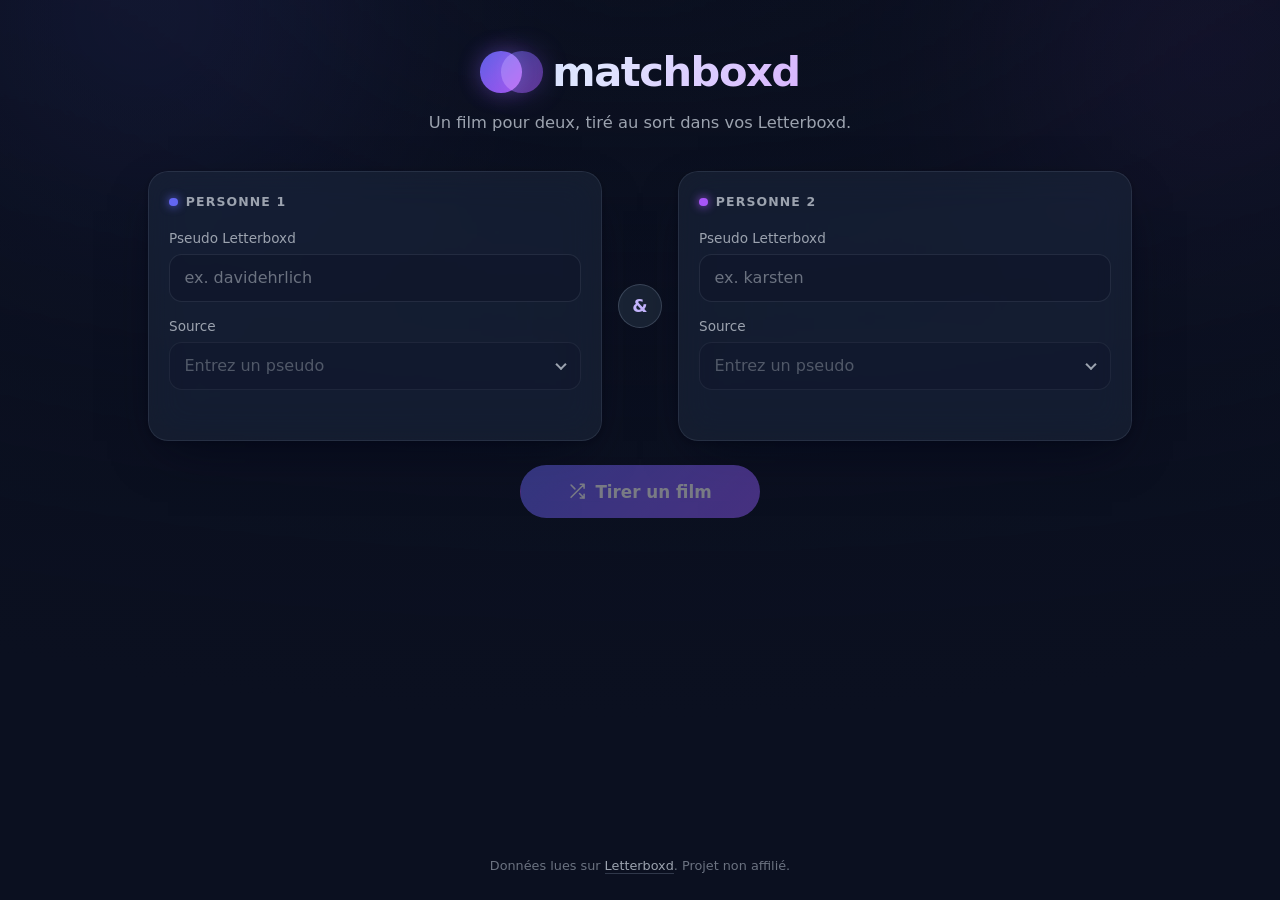
==== web/index.html @ a23e90d3 "feat: add web interface" ====
<!doctype html>
<html lang="fr">
<head>
  <meta charset="utf-8">
  <meta name="viewport" content="width=device-width, initial-scale=1, viewport-fit=cover">
  <meta name="theme-color" content="#0b1020">
  <meta name="description" content="Tirez au sort un film à regarder à deux, à partir de vos comptes Letterboxd.">
  <title>matchboxd — un film pour deux</title>
  <link rel="icon" href="favicon.svg" type="image/svg+xml">
  <link rel="stylesheet" href="style.css">
</head>
<body>
  <div class="backdrop" aria-hidden="true">
    <div class="backdrop-img" id="backdrop"></div>
    <div class="glow glow-a"></div>
    <div class="glow glow-b"></div>
  </div>

  <main class="shell">
    <header class="masthead">
      <h1 class="logo"><span class="logo-mark" aria-hidden="true"><i></i><i></i></span>matchboxd</h1>
      <p class="tagline">Un film pour deux, tiré au sort dans vos Letterboxd.</p>
    </header>

    <form class="pickers" id="form" novalidate>
      <fieldset class="panel person" data-side="a">
        <legend class="person-label"><span class="dot"></span>Personne 1</legend>
        <label class="field">
          <span>Pseudo Letterboxd</span>
          <input type="text" name="user" autocomplete="off" autocapitalize="off" spellcheck="false" placeholder="ex. davidehrlich" inputmode="text">
        </label>
        <label class="field">
          <span>Source</span>
          <div class="select-wrap">
            <select name="source" disabled><option>Entrez un pseudo</option></select>
          </div>
        </label>
        <p class="field-msg" role="status"></p>
      </fieldset>

      <div class="amp" aria-hidden="true">&amp;</div>

      <fieldset class="panel person" data-side="b">
        <legend class="person-label"><span class="dot"></span>Personne 2</legend>
        <label class="field">
          <span>Pseudo Letterboxd</span>
          <input type="text" name="user" autocomplete="off" autocapitalize="off" spellcheck="false" placeholder="ex. karsten" inputmode="text">
        </label>
        <label class="field">
          <span>Source</span>
          <div class="select-wrap">
            <select name="source" disabled><option>Entrez un pseudo</option></select>
          </div>
        </label>
        <p class="field-msg" role="status"></p>
      </fieldset>

      <div class="actions">
        <button type="submit" class="btn btn-primary" id="pick" disabled>
          <svg viewBox="0 0 24 24" aria-hidden="true"><path d="M16 3h5v5M4 20 21 3M21 16v5h-5M15 15l6 6M4 4l5 5"/></svg>
          <span>Tirer un film</span>
        </button>
      </div>
    </form>

    <section class="result" id="result" aria-live="polite"></section>
  </main>

  <footer class="foot">
    Données lues sur <a href="https://letterboxd.com" target="_blank" rel="noopener">Letterboxd</a>.
    Projet non affilié.
  </footer>

  <template id="tpl-film">
    <article class="panel film">
      <div class="film-bg" aria-hidden="true"></div>
      <div class="film-poster">
        <img alt="" loading="eager" decoding="async">
      </div>
      <div class="film-body">
        <p class="common"></p>
        <h2 class="film-title"><span class="title"></span> <span class="year"></span></h2>
        <p class="film-meta"></p>
        <ul class="genres"></ul>
        <div class="badges"></div>
        <p class="synopsis"></p>
        <div class="film-actions">
          <button type="button" class="btn btn-primary again">
            <svg viewBox="0 0 24 24" aria-hidden="true"><path d="M3 12a9 9 0 0 1 15.5-6.2L21 8M21 3v5h-5M21 12a9 9 0 0 1-15.5 6.2L3 16M3 21v-5h5"/></svg>
            <span>Un autre</span>
          </button>
          <a class="btn btn-ghost lb-link" target="_blank" rel="noopener">Letterboxd</a>
          <a class="btn btn-ghost imdb-link" target="_blank" rel="noopener">IMDb</a>
        </div>
      </div>
    </article>
  </template>

  <script src="app.js"></script>
</body>
</html>
---- web/style.css ----
/* matchboxd — visual language after ElegantFin / Jellyseerr:
   deep slate canvas, indigo→violet accents, frosted translucent panels. */

:root {
  --bg: #0b1020;
  --bg-2: #111827;
  --panel: rgba(30, 41, 59, 0.55);
  --panel-strong: rgba(30, 41, 59, 0.78);
  --field: rgba(15, 23, 42, 0.6);
  --border: rgba(148, 163, 184, 0.14);
  --border-strong: rgba(148, 163, 184, 0.28);
  --text: #e5e7eb;
  --text-2: #9ca3af;
  --text-3: #6b7280;
  --indigo: #6366f1;
  --violet: #8b5cf6;
  --purple: #a855f7;
  --grad: linear-gradient(135deg, var(--indigo) 0%, var(--violet) 55%, var(--purple) 100%);
  --danger: #f87171;
  --warn: #fbbf24;
  --radius: 1.25rem;
  --radius-sm: 0.8rem;
  --shadow: 0 20px 50px -20px rgba(2, 6, 23, 0.8), 0 2px 6px rgba(2, 6, 23, 0.3);
  --ease: cubic-bezier(0.2, 0.8, 0.2, 1);
  --font: ui-sans-serif, -apple-system, BlinkMacSystemFont, "Segoe UI Variable", "Segoe UI", system-ui, Roboto, "Helvetica Neue", Arial, sans-serif;
  color-scheme: dark;
}

*, *::before, *::after { box-sizing: border-box; }

html { -webkit-text-size-adjust: 100%; }

body {
  margin: 0;
  min-height: 100vh;
  min-height: 100dvh;
  display: flex;
  flex-direction: column;
  background: var(--bg);
  color: var(--text);
  font: 400 1rem/1.55 var(--font);
  -webkit-font-smoothing: antialiased;
  overflow-x: hidden;
}

a { color: inherit; }

/* ---------- Atmosphere ---------- */

.backdrop { position: fixed; inset: 0; z-index: -1; overflow: hidden; pointer-events: none; }

.backdrop::after { /* vignette keeping text readable over any backdrop */
  content: "";
  position: absolute; inset: 0;
  background:
    radial-gradient(120% 80% at 50% 0%, transparent 0%, rgba(11, 16, 32, 0.55) 60%, var(--bg) 100%),
    linear-gradient(to bottom, rgba(11, 16, 32, 0.35), var(--bg) 92%);
}

.backdrop-img {
  position: absolute; inset: -6%;
  background: center / cover no-repeat;
  filter: blur(40px) saturate(1.3) brightness(0.7);
  opacity: 0;
  transform: scale(1.08);
  transition: opacity 1.1s var(--ease), transform 1.6s var(--ease);
}
.backdrop-img.on { opacity: 1; transform: scale(1); }

.glow { position: absolute; border-radius: 50%; filter: blur(90px); opacity: 0.45; }
.glow-a { width: 46rem; height: 46rem; top: -22rem; left: -14rem; background: radial-gradient(circle, rgba(99, 102, 241, 0.55), transparent 65%); }
.glow-b { width: 40rem; height: 40rem; top: -16rem; right: -16rem; background: radial-gradient(circle, rgba(168, 85, 247, 0.4), transparent 65%); }

/* ---------- Layout ---------- */

.shell {
  flex: 1;
  width: 100%;
  max-width: 64rem;
  margin: 0 auto;
  padding: max(2.5rem, env(safe-area-inset-top)) 1.25rem 2rem;
}

.masthead { text-align: center; margin-bottom: 2.25rem; animation: rise 0.7s var(--ease) both; }

.logo {
  display: inline-flex; align-items: center; gap: 0.6rem;
  margin: 0;
  font-size: clamp(2rem, 5vw, 2.6rem);
  font-weight: 750;
  letter-spacing: -0.035em;
  background: linear-gradient(120deg, #c7d2fe 0%, #e0e7ff 35%, #d8b4fe 100%);
  -webkit-background-clip: text; background-clip: text;
  color: transparent;
}

.logo-mark { position: relative; width: 1.5em; height: 1em; flex: none; }
.logo-mark i {
  position: absolute; top: 0; width: 1em; height: 1em; border-radius: 50%;
  background: var(--grad);
  box-shadow: 0 0 24px rgba(139, 92, 246, 0.45);
}
.logo-mark i:first-child { left: 0; opacity: 0.95; }
.logo-mark i:last-child { right: 0; opacity: 0.55; mix-blend-mode: screen; }

.tagline { margin: 0.35rem 0 0; color: var(--text-2); font-size: 1.02rem; }

/* ---------- Panels ---------- */

.panel {
  background: var(--panel);
  border: 1px solid var(--border);
  border-radius: var(--radius);
  box-shadow: var(--shadow);
  -webkit-backdrop-filter: blur(18px) saturate(1.4);
  backdrop-filter: blur(18px) saturate(1.4);
}

.pickers {
  display: grid;
  grid-template-columns: 1fr auto 1fr;
  align-items: stretch;
  gap: 1rem;
}

.person {
  margin: 0;
  padding: 1.25rem 1.25rem 1rem;
  min-width: 0;
  animation: rise 0.7s var(--ease) both;
  transition: border-color 0.3s, transform 0.3s var(--ease);
}
.person[data-side="a"] { animation-delay: 0.06s; }
.person[data-side="b"] { animation-delay: 0.12s; }
.person:focus-within { border-color: rgba(129, 140, 248, 0.4); }

.person-label {
  float: left; width: 100%;
  display: flex; align-items: center; gap: 0.5rem;
  padding: 0; margin-bottom: 1rem;
  font-size: 0.78rem; font-weight: 650; letter-spacing: 0.09em; text-transform: uppercase;
  color: var(--text-2);
}
.person-label + * { clear: both; }
.dot { width: 0.55rem; height: 0.55rem; border-radius: 50%; background: var(--indigo); box-shadow: 0 0 10px var(--indigo); }
.person[data-side="b"] .dot { background: var(--purple); box-shadow: 0 0 10px var(--purple); }

.amp {
  align-self: center;
  display: grid; place-items: center;
  width: 2.75rem; height: 2.75rem;
  border-radius: 50%;
  border: 1px solid var(--border-strong);
  background: var(--panel-strong);
  -webkit-backdrop-filter: blur(12px); backdrop-filter: blur(12px);
  color: #c4b5fd; font-weight: 600; font-size: 1.1rem;
  animation: pop 0.6s 0.25s var(--ease) both;
}

.field { display: block; margin-bottom: 0.85rem; }
.field > span { display: block; margin-bottom: 0.35rem; font-size: 0.85rem; color: var(--text-2); }

input, select {
  width: 100%;
  min-height: 2.9rem;
  padding: 0.65rem 0.9rem;
  border: 1px solid var(--border);
  border-radius: var(--radius-sm);
  background: var(--field);
  color: var(--text);
  font: inherit;
  font-size: 1rem; /* ≥16px avoids zoom on iOS */
  transition: border-color 0.2s, box-shadow 0.2s, background 0.2s;
}
input::placeholder { color: var(--text-3); }
input:hover, select:hover:not(:disabled) { border-color: var(--border-strong); }
input:focus, select:focus {
  outline: none;
  border-color: rgba(129, 140, 248, 0.7);
  box-shadow: 0 0 0 3px rgba(99, 102, 241, 0.22);
  background: rgba(15, 23, 42, 0.8);
}

.select-wrap { position: relative; }
.select-wrap::after {
  content: "";
  position: absolute; right: 1rem; top: 50%;
  width: 0.5rem; height: 0.5rem;
  border-right: 2px solid var(--text-2); border-bottom: 2px solid var(--text-2);
  transform: translateY(-70%) rotate(45deg);
  pointer-events: none;
}
select { appearance: none; -webkit-appearance: none; padding-right: 2.5rem; text-overflow: ellipsis; cursor: pointer; }
select:disabled { color: var(--text-3); cursor: default; }
select option, select optgroup { background: var(--bg-2); color: var(--text); }

.person.loading .select-wrap::after {
  width: 0.9rem; height: 0.9rem; border: 2px solid rgba(165, 180, 252, 0.25); border-top-color: #a5b4fc;
  border-radius: 50%; transform: translateY(-50%); animation: spin 0.8s linear infinite;
}

.field-msg { min-height: 1.3rem; margin: 0; font-size: 0.85rem; color: var(--text-3); }
.field-msg.error { color: var(--danger); }
.field-msg.warn { color: var(--warn); }
.field-msg.ok { color: #a5b4fc; }

.actions { grid-column: 1 / -1; display: flex; justify-content: center; padding-top: 0.5rem; animation: rise 0.7s 0.18s var(--ease) both; }

/* ---------- Buttons ---------- */

.btn {
  position: relative;
  display: inline-flex; align-items: center; justify-content: center; gap: 0.55rem;
  min-height: 2.9rem;
  padding: 0.7rem 1.4rem;
  border: 1px solid transparent;
  border-radius: 999px;
  font: inherit; font-weight: 600; font-size: 0.98rem;
  text-decoration: none;
  cursor: pointer;
  transition: transform 0.25s var(--ease), box-shadow 0.25s var(--ease), background 0.25s, border-color 0.25s, opacity 0.25s;
  -webkit-tap-highlight-color: transparent;
}
.btn svg { width: 1.15rem; height: 1.15rem; fill: none; stroke: currentColor; stroke-width: 2; stroke-linecap: round; stroke-linejoin: round; }

.btn-primary {
  color: #fff;
  background: var(--grad);
  background-size: 160% 160%;
  background-position: 0% 50%;
  box-shadow: 0 10px 30px -10px rgba(124, 58, 237, 0.7), inset 0 1px 0 rgba(255, 255, 255, 0.18);
}
.btn-primary:hover:not(:disabled) {
  transform: translateY(-2px);
  background-position: 100% 50%;
  box-shadow: 0 16px 36px -12px rgba(124, 58, 237, 0.85), inset 0 1px 0 rgba(255, 255, 255, 0.22);
}
.btn-primary:active:not(:disabled) { transform: translateY(0) scale(0.98); }
.btn-primary:disabled { opacity: 0.45; cursor: not-allowed; box-shadow: none; }
#pick { min-width: 15rem; min-height: 3.3rem; font-size: 1.05rem; }

.btn-ghost {
  color: var(--text);
  background: rgba(51, 65, 85, 0.45);
  border-color: var(--border);
}
.btn-ghost:hover { background: rgba(71, 85, 105, 0.55); border-color: var(--border-strong); transform: translateY(-2px); }

.btn:focus-visible, input:focus-visible, select:focus-visible { outline: 2px solid #a5b4fc; outline-offset: 2px; }

/* ---------- Result ---------- */

.result { margin-top: 2.5rem; }
.result:empty { display: none; }

.film {
  display: grid;
  grid-template-columns: minmax(12rem, 17rem) 1fr;
  gap: 2rem;
  padding: 1.75rem;
  background: rgba(15, 23, 42, 0.55);
  border-color: rgba(148, 163, 184, 0.16);
  position: relative;
  isolation: isolate;
  overflow: hidden;
  animation: reveal 0.9s var(--ease) both;
}

/* The film's backdrop, blurred, behind the card content. */
.film-bg {
  position: absolute; inset: -40px;
  z-index: -1;
  background: center / cover no-repeat;
  filter: blur(28px) saturate(1.3) brightness(0.62);
  opacity: 0;
  transform: scale(1.06);
  transition: opacity 1.2s var(--ease), transform 1.8s var(--ease);
}
.film-bg.on { opacity: 1; transform: none; }
.film-bg::after {
  content: "";
  position: absolute; inset: 0;
  background: linear-gradient(100deg, rgba(11, 16, 32, 0.82) 0%, rgba(11, 16, 32, 0.55) 45%, rgba(15, 23, 42, 0.7) 100%);
}

.film-poster {
  position: relative;
  align-self: start;
  aspect-ratio: 2 / 3;
  border-radius: 0.9rem;
  overflow: hidden;
  background: linear-gradient(160deg, #1e293b, #0f172a);
  box-shadow: 0 30px 60px -25px rgba(0, 0, 0, 0.9), 0 0 0 1px rgba(255, 255, 255, 0.06);
  animation: poster-in 1s 0.1s var(--ease) both;
  transition: transform 0.5s var(--ease), box-shadow 0.5s var(--ease);
}
.film-poster:hover { transform: translateY(-4px) rotate(-0.6deg); box-shadow: 0 40px 70px -25px rgba(0, 0, 0, 0.95), 0 0 0 1px rgba(255, 255, 255, 0.1); }
.film-poster img { display: block; width: 100%; height: 100%; object-fit: cover; opacity: 0; transition: opacity 0.6s; }
.film-poster img.loaded { opacity: 1; }

.film-body { min-width: 0; display: flex; flex-direction: column; }
.film-body > * { animation: rise 0.7s var(--ease) both; }
.film-body > :nth-child(1) { animation-delay: 0.15s; }
.film-body > :nth-child(2) { animation-delay: 0.22s; }
.film-body > :nth-child(3) { animation-delay: 0.28s; }
.film-body > :nth-child(4) { animation-delay: 0.34s; }
.film-body > :nth-child(5) { animation-delay: 0.4s; }
.film-body > :nth-child(6) { animation-delay: 0.46s; }
.film-body > :nth-child(7) { animation-delay: 0.52s; }

.common {
  align-self: flex-start;
  margin: 0 0 0.9rem;
  padding: 0.3rem 0.75rem;
  border-radius: 999px;
  border: 1px solid rgba(139, 92, 246, 0.35);
  background: rgba(99, 102, 241, 0.14);
  color: #c7d2fe;
  font-size: 0.82rem; font-weight: 600;
}

.film-title { margin: 0; font-size: clamp(1.6rem, 4vw, 2.4rem); line-height: 1.12; font-weight: 750; letter-spacing: -0.025em; color: #f8fafc; }
.film-title .year { font-weight: 400; color: var(--text-2); }

.film-meta { margin: 0.55rem 0 0; color: var(--text-2); }
.film-meta b { color: var(--text); font-weight: 600; }
.film-meta .sep { margin: 0 0.45rem; color: var(--text-3); }

.genres { display: flex; flex-wrap: wrap; gap: 0.4rem; margin: 0.9rem 0 0; padding: 0; list-style: none; }
.genres:empty { display: none; }
.genres li {
  padding: 0.22rem 0.7rem;
  border-radius: 999px;
  border: 1px solid var(--border);
  background: rgba(51, 65, 85, 0.4);
  font-size: 0.8rem; color: #cbd5e1;
}

.badges { display: flex; flex-wrap: wrap; gap: 0.6rem; margin-top: 1.1rem; }
.badges:empty { display: none; }
.badge {
  display: inline-flex; align-items: center; gap: 0.6rem;
  padding: 0.45rem 0.85rem 0.45rem 0.55rem;
  border-radius: 0.8rem;
  border: 1px solid var(--border);
  background: rgba(15, 23, 42, 0.65);
  text-decoration: none;
  transition: transform 0.25s var(--ease), border-color 0.25s;
}
a.badge:hover { transform: translateY(-2px); border-color: var(--border-strong); }
.badge-icon { display: grid; place-items: center; height: 1.9rem; min-width: 1.9rem; padding: 0 0.35rem; border-radius: 0.5rem; font-size: 0.72rem; font-weight: 800; }
.badge-value { font-size: 1.15rem; font-weight: 700; color: #f8fafc; font-variant-numeric: tabular-nums; }
.badge-value small { font-size: 0.75rem; font-weight: 500; color: var(--text-3); }
.badge-sub { display: block; font-size: 0.72rem; color: var(--text-3); line-height: 1.2; }

.badge-lb .badge-icon { background: #14181c; gap: 2px; display: flex; padding: 0 0.4rem; }
.badge-lb .badge-icon i { width: 0.5rem; height: 0.5rem; border-radius: 50%; }
.badge-lb .badge-icon i:nth-child(1) { background: #ff8000; }
.badge-lb .badge-icon i:nth-child(2) { background: #00e054; }
.badge-lb .badge-icon i:nth-child(3) { background: #40bcf4; }
.badge-imdb .badge-icon { background: #f5c518; color: #000; letter-spacing: -0.02em; }

.synopsis { margin: 1.2rem 0 0; color: #cbd5e1; line-height: 1.65; max-width: 62ch; }
.synopsis:empty { display: none; }

.film-actions { display: flex; flex-wrap: wrap; gap: 0.65rem; margin-top: auto; padding-top: 1.5rem; }

/* Empty / error / loading states */
.notice {
  padding: 2rem 1.5rem;
  text-align: center;
  animation: reveal 0.6s var(--ease) both;
}
.notice h2 { margin: 0.5rem 0 0.35rem; font-size: 1.25rem; font-weight: 650; color: #f1f5f9; }
.notice p { margin: 0 auto; max-width: 42ch; color: var(--text-2); }
.notice-icon {
  display: inline-grid; place-items: center;
  width: 3.2rem; height: 3.2rem; border-radius: 50%;
  background: rgba(99, 102, 241, 0.14); border: 1px solid rgba(139, 92, 246, 0.3);
  font-size: 1.4rem;
}
.notice.error .notice-icon { background: rgba(248, 113, 113, 0.12); border-color: rgba(248, 113, 113, 0.3); }

.loading-card { display: grid; grid-template-columns: minmax(12rem, 17rem) 1fr; gap: 2rem; padding: 1.75rem; }
.skel { border-radius: 0.6rem; background: linear-gradient(90deg, rgba(51, 65, 85, 0.35) 0%, rgba(71, 85, 105, 0.55) 50%, rgba(51, 65, 85, 0.35) 100%); background-size: 200% 100%; animation: shimmer 1.4s linear infinite; }
.skel-poster { aspect-ratio: 2 / 3; border-radius: 0.9rem; }
.skel-lines { display: flex; flex-direction: column; gap: 0.8rem; }
.skel-lines .skel { height: 1rem; }
.skel-lines .skel:nth-child(1) { width: 35%; height: 1.4rem; }
.skel-lines .skel:nth-child(2) { width: 75%; height: 2.2rem; }
.skel-lines .skel:nth-child(3) { width: 55%; }
.skel-lines .skel:nth-child(4) { width: 90%; margin-top: 1rem; }
.skel-lines .skel:nth-child(5) { width: 80%; }
.loading-text { grid-column: 1 / -1; margin: 0; text-align: center; color: var(--text-2); font-size: 0.92rem; }

.foot { padding: 1.5rem 1.25rem max(1.5rem, env(safe-area-inset-bottom)); text-align: center; font-size: 0.8rem; color: var(--text-3); }
.foot a { color: var(--text-2); text-decoration: none; border-bottom: 1px solid var(--border-strong); }
.foot a:hover { color: var(--text); }

/* ---------- Motion ---------- */

@keyframes rise { from { opacity: 0; transform: translateY(14px); } to { opacity: 1; transform: none; } }
@keyframes pop { from { opacity: 0; transform: scale(0.6); } to { opacity: 1; transform: none; } }
@keyframes spin { to { transform: translateY(-50%) rotate(360deg); } }
#pick.busy svg, .again.busy svg { animation: spin-plain 0.9s linear infinite; }
@keyframes spin-plain { to { transform: rotate(360deg); } }
@keyframes shimmer { to { background-position: -200% 0; } }
@keyframes reveal {
  from { opacity: 0; transform: translateY(24px) scale(0.97); filter: blur(8px); }
  to { opacity: 1; transform: none; filter: none; }
}
@keyframes poster-in {
  from { opacity: 0; transform: perspective(900px) rotateY(-14deg) translateX(-12px) scale(0.94); }
  to { opacity: 1; transform: none; }
}

@media (prefers-reduced-motion: reduce) {
  *, *::before, *::after { animation-duration: 0.01ms !important; animation-delay: 0s !important; transition-duration: 0.01ms !important; }
}

/* ---------- Mobile ---------- */

@media (max-width: 760px) {
  .shell { padding-top: max(1.75rem, env(safe-area-inset-top)); padding-inline: 1rem; }
  .masthead { margin-bottom: 1.5rem; }
  .pickers { grid-template-columns: 1fr; gap: 0.75rem; }
  .amp { justify-self: center; width: 2.4rem; height: 2.4rem; margin: -0.1rem 0; }
  .actions { position: sticky; bottom: max(0.75rem, env(safe-area-inset-bottom)); z-index: 2; }
  #pick { width: 100%; }

  .film, .loading-card { grid-template-columns: 1fr; gap: 1.25rem; padding: 1.1rem; }
  .film-bg::after { background: linear-gradient(to bottom, rgba(11, 16, 32, 0.45) 0%, rgba(11, 16, 32, 0.8) 45%, rgba(11, 16, 32, 0.88) 100%); }
  .film-poster, .skel-poster { width: min(62%, 15rem); justify-self: center; }
  .film-body { text-align: center; align-items: center; }
  .common { align-self: center; }
  .genres, .badges, .film-actions { justify-content: center; }
  .synopsis { text-align: left; }
  .film-actions { width: 100%; }
  .film-actions .again { flex: 1 1 100%; }
  .film-actions .btn-ghost { flex: 1 1 0; }
  .skel-lines .skel { align-self: center; }
}
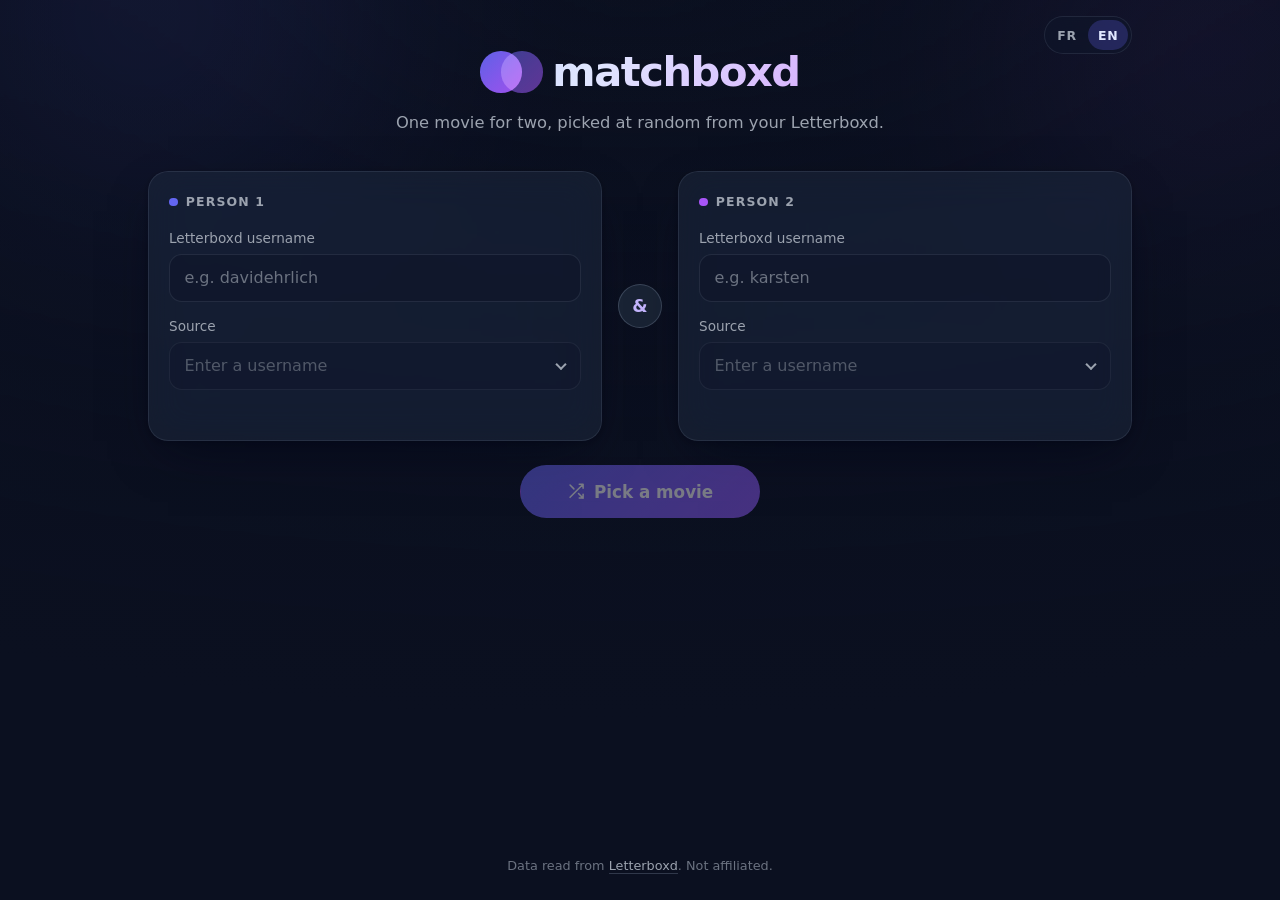
==== commit 1f2f5691: "feat: add browser-like session for letterboxd requests" ====
--- a/web/index.html
+++ b/web/index.html
@@ -5,7 +5,7 @@
   <meta name="viewport" content="width=device-width, initial-scale=1, viewport-fit=cover">
   <meta name="theme-color" content="#0b1020">
   <meta name="description" content="Tirez au sort un film à regarder à deux, à partir de vos comptes Letterboxd.">
-  <title>matchboxd — un film pour deux</title>
+  <title>matchboxd</title>
   <link rel="icon" href="favicon.svg" type="image/svg+xml">
   <link rel="stylesheet" href="style.css">
 </head>
@@ -17,22 +17,27 @@
   </div>
 
   <main class="shell">
+    <nav class="lang" aria-label="Langue / Language">
+      <button type="button" data-lang="fr" lang="fr">FR</button>
+      <button type="button" data-lang="en" lang="en">EN</button>
+    </nav>
+
     <header class="masthead">
       <h1 class="logo"><span class="logo-mark" aria-hidden="true"><i></i><i></i></span>matchboxd</h1>
-      <p class="tagline">Un film pour deux, tiré au sort dans vos Letterboxd.</p>
+      <p class="tagline" data-i18n="tagline"></p>
     </header>
 
     <form class="pickers" id="form" novalidate>
       <fieldset class="panel person" data-side="a">
-        <legend class="person-label"><span class="dot"></span>Personne 1</legend>
+        <legend class="person-label"><span class="dot"></span><span data-i18n="person1"></span></legend>
         <label class="field">
-          <span>Pseudo Letterboxd</span>
-          <input type="text" name="user" autocomplete="off" autocapitalize="off" spellcheck="false" placeholder="ex. davidehrlich" inputmode="text">
+          <span data-i18n="username"></span>
+          <input type="text" name="user" autocomplete="off" autocapitalize="off" spellcheck="false" data-i18n-placeholder="placeholderA">
         </label>
         <label class="field">
-          <span>Source</span>
+          <span data-i18n="source"></span>
           <div class="select-wrap">
-            <select name="source" disabled><option>Entrez un pseudo</option></select>
+            <select name="source" disabled></select>
           </div>
         </label>
         <p class="field-msg" role="status"></p>
@@ -41,15 +46,15 @@
       <div class="amp" aria-hidden="true">&amp;</div>
 
       <fieldset class="panel person" data-side="b">
-        <legend class="person-label"><span class="dot"></span>Personne 2</legend>
+        <legend class="person-label"><span class="dot"></span><span data-i18n="person2"></span></legend>
         <label class="field">
-          <span>Pseudo Letterboxd</span>
-          <input type="text" name="user" autocomplete="off" autocapitalize="off" spellcheck="false" placeholder="ex. karsten" inputmode="text">
+          <span data-i18n="username"></span>
+          <input type="text" name="user" autocomplete="off" autocapitalize="off" spellcheck="false" data-i18n-placeholder="placeholderB">
         </label>
         <label class="field">
-          <span>Source</span>
+          <span data-i18n="source"></span>
           <div class="select-wrap">
-            <select name="source" disabled><option>Entrez un pseudo</option></select>
+            <select name="source" disabled></select>
           </div>
         </label>
         <p class="field-msg" role="status"></p>
@@ -57,8 +62,9 @@
 
       <div class="actions">
         <button type="submit" class="btn btn-primary" id="pick" disabled>
-          <svg viewBox="0 0 24 24" aria-hidden="true"><path d="M16 3h5v5M4 20 21 3M21 16v5h-5M15 15l6 6M4 4l5 5"/></svg>
-          <span>Tirer un film</span>
+          <svg class="icon" viewBox="0 0 24 24" aria-hidden="true"><path d="M16 3h5v5M4 20 21 3M21 16v5h-5M15 15l6 6M4 4l5 5"/></svg>
+          <svg class="icon-loader" viewBox="0 0 24 24" aria-hidden="true"><path d="M21 12a9 9 0 1 1-6.22-8.56"/></svg>
+          <span data-i18n="pick"></span>
         </button>
       </div>
     </form>
@@ -67,8 +73,8 @@
   </main>
 
   <footer class="foot">
-    Données lues sur <a href="https://letterboxd.com" target="_blank" rel="noopener">Letterboxd</a>.
-    Projet non affilié.
+    <span data-i18n="footer"></span> <a href="https://letterboxd.com" target="_blank" rel="noopener">Letterboxd</a>.
+    <span data-i18n="notAffiliated"></span>
   </footer>
 
   <template id="tpl-film">
@@ -86,8 +92,9 @@
         <p class="synopsis"></p>
         <div class="film-actions">
           <button type="button" class="btn btn-primary again">
-            <svg viewBox="0 0 24 24" aria-hidden="true"><path d="M3 12a9 9 0 0 1 15.5-6.2L21 8M21 3v5h-5M21 12a9 9 0 0 1-15.5 6.2L3 16M3 21v-5h5"/></svg>
-            <span>Un autre</span>
+            <svg class="icon" viewBox="0 0 24 24" aria-hidden="true"><path d="M3 12a9 9 0 0 1 15.5-6.2L21 8M21 3v5h-5M21 12a9 9 0 0 1-15.5 6.2L3 16M3 21v-5h5"/></svg>
+            <svg class="icon-loader" viewBox="0 0 24 24" aria-hidden="true"><path d="M21 12a9 9 0 1 1-6.22-8.56"/></svg>
+            <span data-i18n="again"></span>
           </button>
           <a class="btn btn-ghost lb-link" target="_blank" rel="noopener">Letterboxd</a>
           <a class="btn btn-ghost imdb-link" target="_blank" rel="noopener">IMDb</a>
--- a/web/style.css
+++ b/web/style.css
@@ -98,12 +98,37 @@
 .logo-mark i {
   position: absolute; top: 0; width: 1em; height: 1em; border-radius: 50%;
   background: var(--grad);
-  box-shadow: 0 0 24px rgba(139, 92, 246, 0.45);
 }
 .logo-mark i:first-child { left: 0; opacity: 0.95; }
 .logo-mark i:last-child { right: 0; opacity: 0.55; mix-blend-mode: screen; }
 
 .tagline { margin: 0.35rem 0 0; color: var(--text-2); font-size: 1.02rem; }
+
+/* ---------- Language switch ---------- */
+
+.shell { position: relative; }
+.lang {
+  position: absolute; top: 1rem; right: 1.25rem;
+  display: flex; padding: 3px; gap: 2px;
+  border: 1px solid var(--border);
+  border-radius: 999px;
+  background: rgba(15, 23, 42, 0.5);
+  -webkit-backdrop-filter: blur(12px); backdrop-filter: blur(12px);
+}
+.lang button {
+  min-width: 2.4rem; min-height: 1.9rem; padding: 0 0.6rem;
+  border: 0; border-radius: 999px;
+  background: transparent; color: var(--text-2);
+  font: inherit; font-size: 0.78rem; font-weight: 650; letter-spacing: 0.06em;
+  cursor: pointer;
+  transition: background 0.2s, color 0.2s;
+}
+.lang button:hover { color: var(--text); }
+.lang button[aria-pressed="true"] { background: rgba(99, 102, 241, 0.25); color: #e0e7ff; }
+.lang button:focus-visible { outline: 2px solid #a5b4fc; outline-offset: 1px; }
+
+/* Re-render after a language change: don't replay the reveal animations. */
+.result.static *, .result.static *::before, .result.static *::after { animation: none !important; transition: none !important; }
 
 /* ---------- Panels ---------- */
 
@@ -142,8 +167,8 @@
   color: var(--text-2);
 }
 .person-label + * { clear: both; }
-.dot { width: 0.55rem; height: 0.55rem; border-radius: 50%; background: var(--indigo); box-shadow: 0 0 10px var(--indigo); }
-.person[data-side="b"] .dot { background: var(--purple); box-shadow: 0 0 10px var(--purple); }
+.dot { width: 0.55rem; height: 0.55rem; border-radius: 50%; background: var(--indigo); }
+.person[data-side="b"] .dot { background: var(--purple); }
 
 .amp {
   align-self: center;
@@ -218,25 +243,20 @@
   font: inherit; font-weight: 600; font-size: 0.98rem;
   text-decoration: none;
   cursor: pointer;
-  transition: transform 0.25s var(--ease), box-shadow 0.25s var(--ease), background 0.25s, border-color 0.25s, opacity 0.25s;
+  transition: background 0.2s, background-position 0.3s, border-color 0.2s, opacity 0.2s;
   -webkit-tap-highlight-color: transparent;
 }
 .btn svg { width: 1.15rem; height: 1.15rem; fill: none; stroke: currentColor; stroke-width: 2; stroke-linecap: round; stroke-linejoin: round; }
 
+/* Flat buttons: no shadow; hover only shifts the colour slightly. */
 .btn-primary {
   color: #fff;
   background: var(--grad);
   background-size: 160% 160%;
   background-position: 0% 50%;
-  box-shadow: 0 10px 30px -10px rgba(124, 58, 237, 0.7), inset 0 1px 0 rgba(255, 255, 255, 0.18);
-}
-.btn-primary:hover:not(:disabled) {
-  transform: translateY(-2px);
-  background-position: 100% 50%;
-  box-shadow: 0 16px 36px -12px rgba(124, 58, 237, 0.85), inset 0 1px 0 rgba(255, 255, 255, 0.22);
-}
-.btn-primary:active:not(:disabled) { transform: translateY(0) scale(0.98); }
-.btn-primary:disabled { opacity: 0.45; cursor: not-allowed; box-shadow: none; }
+}
+.btn-primary:hover:not(:disabled) { background-position: 100% 50%; }
+.btn-primary:disabled { opacity: 0.45; cursor: not-allowed; }
 #pick { min-width: 15rem; min-height: 3.3rem; font-size: 1.05rem; }
 
 .btn-ghost {
@@ -244,7 +264,7 @@
   background: rgba(51, 65, 85, 0.45);
   border-color: var(--border);
 }
-.btn-ghost:hover { background: rgba(71, 85, 105, 0.55); border-color: var(--border-strong); transform: translateY(-2px); }
+.btn-ghost:hover { background: rgba(71, 85, 105, 0.55); border-color: var(--border-strong); }
 
 .btn:focus-visible, input:focus-visible, select:focus-visible { outline: 2px solid #a5b4fc; outline-offset: 2px; }
 
@@ -292,9 +312,7 @@
   background: linear-gradient(160deg, #1e293b, #0f172a);
   box-shadow: 0 30px 60px -25px rgba(0, 0, 0, 0.9), 0 0 0 1px rgba(255, 255, 255, 0.06);
   animation: poster-in 1s 0.1s var(--ease) both;
-  transition: transform 0.5s var(--ease), box-shadow 0.5s var(--ease);
-}
-.film-poster:hover { transform: translateY(-4px) rotate(-0.6deg); box-shadow: 0 40px 70px -25px rgba(0, 0, 0, 0.95), 0 0 0 1px rgba(255, 255, 255, 0.1); }
+}
 .film-poster img { display: block; width: 100%; height: 100%; object-fit: cover; opacity: 0; transition: opacity 0.6s; }
 .film-poster img.loaded { opacity: 1; }
 
@@ -345,9 +363,9 @@
   border: 1px solid var(--border);
   background: rgba(15, 23, 42, 0.65);
   text-decoration: none;
-  transition: transform 0.25s var(--ease), border-color 0.25s;
-}
-a.badge:hover { transform: translateY(-2px); border-color: var(--border-strong); }
+  transition: border-color 0.2s;
+}
+a.badge:hover { border-color: var(--border-strong); }
 .badge-icon { display: grid; place-items: center; height: 1.9rem; min-width: 1.9rem; padding: 0 0.35rem; border-radius: 0.5rem; font-size: 0.72rem; font-weight: 800; }
 .badge-value { font-size: 1.15rem; font-weight: 700; color: #f8fafc; font-variant-numeric: tabular-nums; }
 .badge-value small { font-size: 0.75rem; font-weight: 500; color: var(--text-3); }
@@ -402,7 +420,11 @@
 @keyframes rise { from { opacity: 0; transform: translateY(14px); } to { opacity: 1; transform: none; } }
 @keyframes pop { from { opacity: 0; transform: scale(0.6); } to { opacity: 1; transform: none; } }
 @keyframes spin { to { transform: translateY(-50%) rotate(360deg); } }
-#pick.busy svg, .again.busy svg { animation: spin-plain 0.9s linear infinite; }
+/* While loading, the button icon is swapped for a spinning loader. */
+.btn .icon-loader { display: none; }
+.btn.busy .icon { display: none; }
+.btn.busy .icon-loader { display: block; animation: spin-plain 0.8s linear infinite; }
+.btn-primary.busy:disabled { opacity: 1; cursor: progress; }
 @keyframes spin-plain { to { transform: rotate(360deg); } }
 @keyframes shimmer { to { background-position: -200% 0; } }
 @keyframes reveal {
@@ -422,7 +444,8 @@
 
 @media (max-width: 760px) {
   .shell { padding-top: max(1.75rem, env(safe-area-inset-top)); padding-inline: 1rem; }
-  .masthead { margin-bottom: 1.5rem; }
+  .masthead { margin-bottom: 1.5rem; padding-top: 1.75rem; }
+  .lang { top: 0.75rem; right: 1rem; }
   .pickers { grid-template-columns: 1fr; gap: 0.75rem; }
   .amp { justify-self: center; width: 2.4rem; height: 2.4rem; margin: -0.1rem 0; }
   .actions { position: sticky; bottom: max(0.75rem, env(safe-area-inset-bottom)); z-index: 2; }
